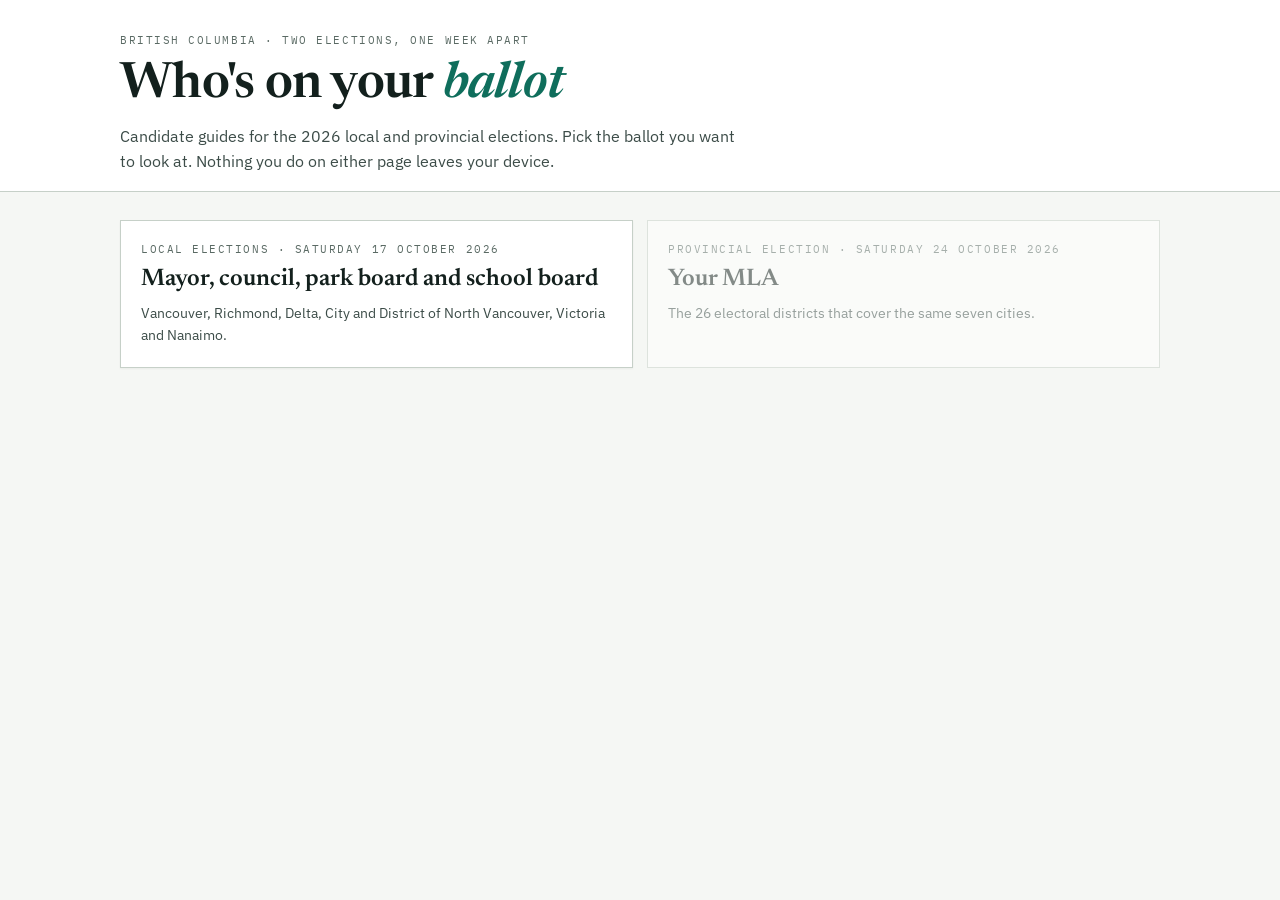
==== index.html @ 24ca2c81 "Disable the provincial guide link until an election is called" ====
<!doctype html>
<html lang="en">
<head>
<meta charset="utf-8">
<meta name="viewport" content="width=device-width, initial-scale=1, viewport-fit=cover">
<meta name="color-scheme" content="light dark">
<meta name="description" content="Candidate guides for the 2026 British Columbia local and provincial elections.">
<style>
  :root{color-scheme:light dark;padding-top:env(safe-area-inset-top,0px);padding-bottom:env(safe-area-inset-bottom,0px)}
  body{margin:0}
  img{max-width:100%}
  [hidden]{display:none !important}
</style>
<title>BC Ballot 2026</title>
<link rel="preconnect" href="https://fonts.googleapis.com">
<link rel="preconnect" href="https://fonts.gstatic.com" crossorigin>
<link rel="stylesheet" href="https://fonts.googleapis.com/css2?family=Newsreader:ital,opsz,wght@0,6..72,400;0,6..72,600;1,6..72,400&family=IBM+Plex+Sans:wght@400;500;600&family=IBM+Plex+Mono:wght@400;500&display=swap">

<style>
:root{
  --ground:#F5F7F4; --surface:#FFFFFF; --surface-2:#EDF1EC;
  --ink:#13201D; --ink-2:#3C4C48; --muted:#5A6A64;
  --rule:#DCE3DD; --rule-2:#C6D0C8;
  --accent:#0F6E5C; --accent-soft:#E2EFE9; --flag:#A8442B;
  --h0:#2E6DB4;  --h1:#A63446;  --h2:#15899A;  --h3:#C2761B;
  --h4:#3E8E41;  --h5:#7A4FA3;  --h6:#CE3C22;  --h7:#B53F83;
  --h8:#22406B;  --h9:#65813A;  --h10:#46626C; --h11:#8A5A33;
  --h12:#4A4FA8; --h13:#1F6B55; --hind:#6F7A75;
  --shadow:0 1px 2px rgba(19,32,29,.05);
}
@media (prefers-color-scheme: dark){
  :root:not([data-theme="light"]){
    --ground:#0F1513; --surface:#161E1B; --surface-2:#1E2825;
    --ink:#E7EDE9; --ink-2:#BCC8C3; --muted:#8C9A94;
    --rule:#28332F; --rule-2:#36433E;
    --accent:#59C6A6; --accent-soft:#16302A; --flag:#E08063;
    --h0:#6BA3E0;  --h1:#DE8090;  --h2:#4FC3D2;  --h3:#E0A552;
    --h4:#76C179;  --h5:#B18BD8;  --h6:#F0755A;  --h7:#E185BA;
    --h8:#7C9AC8;  --h9:#A3BE6E;  --h10:#88A6B0; --h11:#C89A6A;
    --h12:#9598E0; --h13:#5FBFA0; --hind:#9BA8A2;
    --shadow:0 1px 2px rgba(0,0,0,.35);
  }
}
:root[data-theme="dark"]{
  --ground:#0F1513; --surface:#161E1B; --surface-2:#1E2825;
  --ink:#E7EDE9; --ink-2:#BCC8C3; --muted:#8C9A94;
  --rule:#28332F; --rule-2:#36433E;
  --accent:#59C6A6; --accent-soft:#16302A; --flag:#E08063;
  --h0:#6BA3E0;  --h1:#DE8090;  --h2:#4FC3D2;  --h3:#E0A552;
  --h4:#76C179;  --h5:#B18BD8;  --h6:#F0755A;  --h7:#E185BA;
  --h8:#7C9AC8;  --h9:#A3BE6E;  --h10:#88A6B0; --h11:#C89A6A;
  --h12:#9598E0; --h13:#5FBFA0; --hind:#9BA8A2;
  --shadow:0 1px 2px rgba(0,0,0,.35);
}

*{box-sizing:border-box}
.vh{position:absolute;width:1px;height:1px;margin:-1px;padding:0;overflow:hidden;
  clip:rect(0 0 0 0);clip-path:inset(50%);white-space:nowrap;border:0}
.skip{position:absolute;left:-9999px;top:0;z-index:100;background:var(--ink);color:var(--ground);
  padding:12px 18px;font-size:16px;text-decoration:none}
.skip:focus{left:0}
body{background:var(--ground);color:var(--ink);font-family:"IBM Plex Sans","Helvetica Neue",Arial,sans-serif;font-size:16px;line-height:1.6;-webkit-font-smoothing:antialiased}
.wrap{max-width:1080px;margin:0 auto;padding-inline:20px;padding-block:0}
h1,h2,h3{font-family:Newsreader,Georgia,"Times New Roman",serif;font-weight:600;text-wrap:balance;margin:0}
p{margin:0}
a{color:var(--accent)}
a:focus-visible,button:focus-visible,input:focus-visible,summary:focus-visible{outline:3px solid var(--accent);outline-offset:2px;border-radius:2px}

.masthead{border-bottom:1px solid var(--rule-2);background:var(--surface)}
.masthead .wrap{padding-block:32px 16px}
.kicker{font-family:"IBM Plex Mono",ui-monospace,monospace;font-size:11px;letter-spacing:.14em;text-transform:uppercase;color:var(--muted)}
h1{font-size:clamp(32px,5.6vw,50px);line-height:1.02;letter-spacing:-.015em;margin-top:10px}
h1 em{font-style:italic;color:var(--accent)}
.standfirst{margin-top:13px;max-width:62ch;color:var(--ink-2);font-size:16px}
.subnote{margin-top:9px;max-width:62ch;font-size:13.5px;color:var(--muted)}
.countdown{display:flex;flex-wrap:wrap;gap:6px 16px;margin-top:18px;align-items:baseline}
.countdown b{font-family:"IBM Plex Mono",monospace;font-size:25px;font-weight:500;color:var(--flag)}
.countdown span{font-size:13px;color:var(--muted)}

.provisional{margin-top:16px;max-width:70ch;font-size:13.5px;color:var(--ink);
  background:var(--accent-soft);border-left:3px solid var(--flag);padding:10px 14px}

/* jurisdiction tabs */
.jtabs{display:flex;flex-wrap:wrap;gap:5px;margin-top:22px}
.jtab{appearance:none;flex:0 0 auto;font:inherit;font-size:13.5px;padding:8px 14px;border:1px solid var(--rule-2);background:var(--surface-2);color:var(--ink-2);cursor:pointer;white-space:nowrap}
.jtab[aria-pressed="true"]{background:var(--ink);color:var(--ground);border-color:var(--ink);font-weight:600}
.jtab:hover[aria-pressed="false"]{border-color:var(--ink-2);color:var(--ink)}

.controls{position:sticky;top:env(safe-area-inset-top,0px);z-index:20;background:var(--ground);
  border-bottom:1px solid var(--rule-2);box-shadow:var(--shadow);
  will-change:transform,opacity;backface-visibility:hidden;
  transform:translate3d(0,0,0);opacity:1;
  /* Coming back: a long, strongly decelerating curve. The bar is fully off-screen
     when hidden, so only the final approach is visible. A hard ease-out spends most
     of the time on that last stretch, which is what stops it reading as a pop. */
  transition:transform .55s cubic-bezier(.05,.7,.1,1), opacity .4s ease-out}
.controls.hide{
  transform:translate3d(0,-102%,0);opacity:0;
  /* Leaving: quick and accelerating, so it gets out of the way. */
  transition:transform .2s cubic-bezier(.55,.06,.68,.19), opacity .16s ease-in}
/* Motion-sensitive users get a cross-fade rather than an instant jump. */
@media (prefers-reduced-motion:reduce){
  .controls{transform:none;transition:opacity .2s ease}
  .controls.hide{transform:none;opacity:0;transition:opacity .2s ease;pointer-events:none}
}
.controls .wrap{padding-block:12px}
.ctl-row{display:flex;flex-wrap:wrap;gap:10px;align-items:center}
.seg{display:inline-flex;border:1px solid var(--rule-2);background:var(--surface);overflow:hidden}
.seg button{appearance:none;border:0;background:transparent;color:var(--ink-2);font:inherit;font-size:13.5px;padding:7px 14px;cursor:pointer;border-right:1px solid var(--rule)}
.seg button:last-child{border-right:0}
.seg button[aria-pressed="true"]{background:var(--accent);color:#fff}
.seg button[hidden]{display:none}
input[type="search"]{flex:1 1 170px;min-width:0;font:inherit;font-size:13.5px;padding:7px 11px;border:1px solid var(--rule-2);background:var(--surface);color:var(--ink)}
.mini{appearance:none;border:1px solid var(--rule-2);background:var(--surface);color:var(--ink-2);font:inherit;font-size:13px;padding:7px 12px;cursor:pointer}
.mini[aria-pressed="true"]{background:var(--flag);border-color:var(--flag);color:#fff}
.mini.arm{background:var(--flag);border-color:var(--flag);color:#fff}
#filterpanel{margin-top:10px}
.parties{display:flex;flex-wrap:wrap;gap:6px}
.pchip{appearance:none;font:inherit;font-size:12px;padding:3px 9px;border:1px solid var(--rule-2);background:var(--surface);color:var(--ink-2);cursor:pointer;display:inline-flex;align-items:center;gap:6px}
.pchip .dot{width:8px;height:8px;border-radius:50%;background:var(--pc,var(--hind));flex:none}
.pchip[aria-pressed="true"]{background:var(--accent-soft);border-color:var(--accent);color:var(--ink)}

main .wrap{padding-block:28px 10px}

/* at a glance */
.glance{border:1px solid var(--rule-2);background:var(--surface)}
.glance-top{display:grid;grid-template-columns:repeat(auto-fit,minmax(140px,1fr));gap:1px;background:var(--rule)}
.gcell{background:var(--surface-2);padding:12px 15px}
.gcell .t-lab{font-family:"IBM Plex Mono",monospace;font-size:10px;letter-spacing:.12em;text-transform:uppercase;color:var(--muted)}
.gcell .t-num{font-family:"IBM Plex Mono",monospace;font-size:21px;font-variant-numeric:tabular-nums;margin-top:5px}
.gcell .t-sub{font-size:12px;color:var(--muted);margin-top:1px}
.glance-body{padding:15px}
.glance-body p{color:var(--ink-2);max-width:74ch}
.glance-body p + p{margin-top:10px}
.dates{margin-top:12px;padding-top:12px;border-top:1px solid var(--rule);font-size:13px;color:var(--ink-2);display:flex;flex-wrap:wrap;gap:4px 22px}
.dates b{font-family:"IBM Plex Mono",monospace;font-size:10px;letter-spacing:.11em;text-transform:uppercase;color:var(--muted);font-weight:400;display:block}

.racehead{margin-top:32px;padding-bottom:8px;border-bottom:2px solid var(--ink)}
.racehead h2{font-size:26px;letter-spacing:-.01em}
.racenote{font-size:13px;color:var(--muted);margin-top:8px;max-width:72ch;font-family:"IBM Plex Sans",sans-serif;letter-spacing:0;text-transform:none}
.racehead .rmeta{font-family:"IBM Plex Mono",monospace;font-size:11.5px;letter-spacing:.08em;text-transform:uppercase;color:var(--muted);margin-top:4px}

.pgroup{margin-top:20px}
.pgroup h3{font-size:16px;display:flex;align-items:center;gap:9px;font-family:"IBM Plex Sans",sans-serif;font-weight:600}
.pgroup h3 .bar{width:4px;height:17px;background:var(--pc);flex:none}
.pgroup h3 .cnt{font-family:"IBM Plex Mono",monospace;font-weight:400;font-size:12px;color:var(--muted);letter-spacing:.06em}
.pnote{font-size:13px;color:var(--muted);margin:5px 0 0 13px;max-width:70ch}

ul.cands{list-style:none;margin:10px 0 0;padding:0;border-top:1px solid var(--rule)}
li.cand{display:grid;grid-template-columns:30px 1fr;gap:0 12px;align-items:start;padding:9px 4px 9px 0;border-bottom:1px solid var(--rule)}
li.cand.hide{display:none}
.mark{appearance:none;width:22px;height:22px;margin-top:2px;border:1.5px solid var(--rule-2);background:var(--surface);cursor:pointer;color:transparent;font-size:14px;line-height:1;display:flex;align-items:center;justify-content:center;padding:0}
.mark[aria-pressed="true"]{background:var(--ink);border-color:var(--ink);color:var(--ground)}
.cand .nm{font-family:Newsreader,Georgia,serif;font-size:19px;line-height:1.25}
.cand .row2{display:flex;flex-wrap:wrap;gap:6px 10px;align-items:center;margin-top:3px}
.tag{font-family:"IBM Plex Mono",monospace;font-size:10.5px;letter-spacing:.08em;text-transform:uppercase;padding:1px 6px;border:1px solid var(--pc);color:var(--pc)}
.inc{font-family:"IBM Plex Mono",monospace;font-size:10.5px;letter-spacing:.08em;text-transform:uppercase;padding:1px 6px;background:var(--ink);color:var(--ground)}
.sit{font-family:"IBM Plex Mono",monospace;font-size:10.5px;letter-spacing:.08em;text-transform:uppercase;padding:1px 6px;border:1px dashed var(--ink-2);color:var(--ink-2)}
.cand .bio{font-size:13.5px;color:var(--ink-2);max-width:74ch}
.cand .lnk{font-size:12.5px}
.empty{padding:26px 0;color:var(--muted);font-size:14px}
.elsewhere{display:flex;flex-wrap:wrap;gap:7px;align-items:center;margin-top:11px;color:var(--ink-2)}
.rmark{color:var(--accent)}
.rmark.over{color:var(--flag);font-weight:600}

.section{margin-top:48px;padding-top:26px;border-top:1px solid var(--rule-2)}
.section[hidden]{display:none}
.section h2{font-size:24px;letter-spacing:-.01em}
.section > p,.section li{max-width:68ch}
.section p{margin-top:12px;color:var(--ink-2)}
.section h3{font-size:17px;margin-top:22px;font-family:"IBM Plex Sans",sans-serif;font-weight:600}
.section ul{margin:12px 0 0;padding-left:20px;color:var(--ink-2)}
.section li{margin-top:7px}

#roster{margin-bottom:26px}
details.section{margin-top:12px;padding-top:0;border:1px solid var(--rule);background:var(--surface)}
details.section > summary{list-style:none;cursor:pointer;display:flex;align-items:center;gap:11px;padding:15px 18px}
details.section > summary::-webkit-details-marker{display:none}
details.section > summary:hover h2{color:var(--accent)}
details.section > summary h2{font-size:19px;margin:0;flex:1}
details.section > summary .chev{flex:none;color:var(--muted);transition:transform .15s}
details.section[open] > summary{border-bottom:1px solid var(--rule)}
details.section[open] > summary .chev{transform:rotate(90deg)}
details.section > :not(summary){margin-left:18px;margin-right:18px}
details.section > summary + *{margin-top:16px}
details.section[open]{padding-bottom:18px}
@media (prefers-reduced-motion:reduce){details.section > summary .chev{transition:none}}

.qbox{border-left:3px solid var(--flag);background:var(--surface);padding:14px 16px;margin-top:14px}
.qbox .qn{font-family:"IBM Plex Mono",monospace;font-size:10.5px;letter-spacing:.1em;text-transform:uppercase;color:var(--muted)}
.qbox blockquote{margin:6px 0 0;font-family:Newsreader,Georgia,serif;font-size:17px;line-height:1.4;color:var(--ink)}
.qbox .qs{font-size:12.5px;color:var(--muted);margin-top:8px}

.tblwrap{overflow-x:auto;margin-top:14px;border:1px solid var(--rule)}
table{border-collapse:collapse;width:100%;min-width:480px;font-size:13.5px;background:var(--surface)}
th,td{text-align:left;padding:8px 12px;border-bottom:1px solid var(--rule)}
th{font-family:"IBM Plex Mono",monospace;font-size:10.5px;letter-spacing:.09em;text-transform:uppercase;color:var(--muted);background:var(--surface-2)}
td.n{font-family:"IBM Plex Mono",monospace;font-variant-numeric:tabular-nums;text-align:right}
tr:last-child td{border-bottom:0}

.callout{background:var(--accent-soft);border:1px solid var(--accent);padding:14px 16px;margin-top:16px}
.callout strong{color:var(--ink)}
.callout p{margin-top:6px}
.callout p:first-child{margin-top:0}

footer{margin-top:48px;border-top:1px solid var(--rule-2);background:var(--surface)}
footer .wrap{padding-block:24px 40px}
footer h3{font-family:"IBM Plex Sans",sans-serif;font-size:13px;font-weight:600}
footer ul{list-style:none;margin:10px 0 0;padding:0;columns:2;column-gap:28px}
footer li{font-size:13px;margin-bottom:6px;break-inside:avoid}
footer .fine{font-size:12px;color:var(--muted);margin-top:18px;max-width:72ch}

#floatbar{position:fixed;right:16px;bottom:calc(20px + env(safe-area-inset-bottom,0px));z-index:30;
  display:flex;flex-direction:column;align-items:flex-end;gap:7px;pointer-events:none}
.fbtn{pointer-events:auto;appearance:none;cursor:pointer;padding:0;
  width:44px;height:44px;display:flex;align-items:center;justify-content:center;
  border:1px solid var(--rule-2);background:var(--surface);color:var(--ink-2);
  box-shadow:0 2px 10px rgba(19,32,29,.14)}
.fbtn svg{width:20px;height:20px;display:block}
.fbtn:hover{border-color:var(--ink-2);color:var(--ink)}
@media print{#floatbar{display:none !important}}
body.showcard #floatbar{display:none}

/* record + promise disclosures */
details.rec{margin-top:7px}
details.rec > summary{list-style:none;cursor:pointer;display:inline-flex;align-items:center;gap:7px;
  font-family:"IBM Plex Mono",monospace;font-size:10.5px;letter-spacing:.08em;text-transform:uppercase;
  color:var(--ink-2);border:1px solid var(--rule-2);background:var(--surface);padding:2px 9px}
details.rec > summary::-webkit-details-marker{display:none}
details.rec > summary:hover{border-color:var(--ink-2)}
details.rec > summary .chev{transition:transform .15s}
details.rec[open] > summary .chev{transform:rotate(90deg)}
.recbody{margin-top:9px;border-left:2px solid var(--rule-2);padding:2px 0 2px 13px;max-width:78ch}
.subhead{font-family:"IBM Plex Mono",monospace;font-size:10px;letter-spacing:.13em;text-transform:uppercase;
  color:var(--muted);padding:10px 0 2px;border-bottom:1px solid var(--rule-2);margin-bottom:2px}
.subhead:first-child{padding-top:2px}
.entry{padding:8px 0;border-bottom:1px dotted var(--rule)}
.entry:last-child{border-bottom:0}
.etags{display:flex;flex-wrap:wrap;gap:5px;align-items:center}
.etype{font-family:"IBM Plex Mono",monospace;font-size:9.5px;letter-spacing:.09em;text-transform:uppercase;padding:1px 6px;color:#fff;background:var(--et,var(--hind))}
.elabel{font-family:"IBM Plex Mono",monospace;font-size:9.5px;letter-spacing:.09em;text-transform:uppercase;padding:1px 6px;border:1px solid var(--rule-2);color:var(--muted)}
.edate{font-family:"IBM Plex Mono",monospace;font-size:10.5px;color:var(--muted)}
.etext{font-size:13.5px;color:var(--ink-2);margin-top:5px}
.esrc{font-size:12px;margin-top:4px}
.pstat{font-family:"IBM Plex Mono",monospace;font-size:9.5px;letter-spacing:.09em;text-transform:uppercase;padding:1px 6px;color:#fff;background:var(--ps,var(--hind))}
.nosearch{font-family:"IBM Plex Mono",monospace;font-size:10px;letter-spacing:.07em;color:var(--muted);margin-top:6px}
.pgroup .recbody{margin-left:13px}
@media print{ details.rec{display:none !important} }

/* ballot card + print */
#ballotcard{padding-block:26px 60px}
.cardhead{display:flex;flex-wrap:wrap;gap:10px;align-items:baseline;justify-content:space-between;border-bottom:2px solid var(--ink);padding-bottom:10px}
.cardhead h2{font-size:27px}
.cardactions{display:flex;gap:8px}
.cardmeta{font-family:"IBM Plex Mono",monospace;font-size:11px;letter-spacing:.09em;text-transform:uppercase;color:var(--muted);margin-top:10px}
.cj{margin-top:26px;break-inside:avoid}
.cj h3{font-family:Newsreader,Georgia,serif;font-size:21px;border-bottom:1px solid var(--rule-2);padding-bottom:5px}
.cjdates{font-size:12.5px;color:var(--muted);margin-top:6px}
.cr{margin-top:14px;break-inside:avoid}
.cr .crh{font-family:"IBM Plex Mono",monospace;font-size:10.5px;letter-spacing:.1em;text-transform:uppercase;color:var(--muted)}
.cr ul{list-style:none;margin:6px 0 0;padding:0}
.cr li{display:flex;gap:9px;align-items:baseline;padding:4px 0;border-bottom:1px dotted var(--rule)}
.cr .box{flex:none;width:13px;height:13px;border:1.2px solid var(--ink-2);display:inline-block;position:relative;top:2px}
.cr .cn{font-family:Newsreader,Georgia,serif;font-size:17px}
.cr .cp{font-family:"IBM Plex Mono",monospace;font-size:10.5px;letter-spacing:.07em;text-transform:uppercase;color:var(--muted)}
.warn{color:var(--flag);font-size:13px;margin-top:6px}
.cardfoot{margin-top:30px;padding-top:14px;border-top:1px solid var(--rule-2);font-size:12px;color:var(--muted);max-width:74ch}
.cardempty{margin-top:24px;color:var(--muted)}

body.showcard .masthead,body.showcard .controls,body.showcard main,body.showcard footer{display:none}

@media print{
  .masthead,.controls,main,footer,.cardactions{display:none !important}
  #ballotcard{display:block !important;padding:0}
  .wrap{max-width:none;padding-inline:0}
  body{background:#fff;color:#000;font-size:12pt}
  .cardhead{border-bottom:2px solid #000}
  .cr .box{border-color:#000}
  .cj{page-break-inside:avoid}
  a{color:#000;text-decoration:none}
}

@media (max-width:820px){
  body{font-size:18px;line-height:1.65}
  .wrap{padding-inline:16px}

  h1{font-size:clamp(34px,9vw,46px)}
  .standfirst{font-size:19px}
  .subnote{font-size:17px}
  .provisional{font-size:17px;padding:14px 16px}
  .countdown b{font-size:32px}
  .countdown span{font-size:17px}

  .jtabs{gap:6px}
  .jtab{font-size:17px;padding:12px 16px;min-height:48px}

  input[type="search"]{font-size:17px;padding:13px 14px;flex:1 1 100%;min-height:48px}
  /* Five race buttons need ~520px at this type size; a 360px phone has ~328px, and the
     joined-segment box clips the overflow. Break the row into wrapping chips instead,
     matching .pchip/.mini on the same bar. No nth-child maths, so a hidden button
     (Park Board outside Vancouver) costs nothing. */
  .seg{flex:1 1 100%;flex-wrap:wrap;gap:6px;border:0;background:transparent;overflow:visible}
  .seg button{font-size:17px;padding:12px 16px;min-height:48px;flex:1 1 auto;
    border:1px solid var(--rule-2);background:var(--surface)}
  .seg button:last-child{border-right:1px solid var(--rule-2)}
  .seg button[aria-pressed="true"]{border-color:var(--accent)}
  .mini{font-size:17px;padding:12px 16px;min-height:48px}
  .pchip{font-size:16px;padding:10px 14px;min-height:44px}

  .gcell{padding:14px 16px}
  .gcell .t-lab{font-size:12px}
  .gcell .t-num{font-size:28px}
  .gcell .t-sub{font-size:16px}
  .glance-body p{font-size:17.5px}
  .dates{font-size:16.5px;gap:8px 20px}
  .dates b{font-size:12px}

  .racehead h2{font-size:28px}
  .racehead .rmeta{font-size:14px}
  .racenote{font-size:16.5px}
  .pgroup h3{font-size:19px}
  .pgroup h3 .cnt{font-size:15px}
  .pnote{font-size:16.5px}

  li.cand{grid-template-columns:34px 1fr;gap:0 13px;padding:15px 4px 15px 0}
  .mark{width:30px;height:30px;font-size:19px}
  .cand .nm{font-size:24px;line-height:1.2}
  .cand .row2{gap:8px 12px;margin-top:6px}
  .cand .bio{font-size:17px}
  .cand .lnk{font-size:16px}
  .tag,.inc,.sit{font-size:13px;padding:3px 9px}
  .nosearch{font-size:13.5px}

  details.rec > summary{font-size:13.5px;padding:9px 14px;min-height:42px}
  .recbody{padding-left:13px}
  .subhead{font-size:12.5px}
  .etype,.elabel,.pstat{font-size:12.5px;padding:3px 8px}
  .edate{font-size:13.5px}
  .etext{font-size:17px}
  .esrc{font-size:16px}

  .section h2{font-size:25px}
  details.section > summary h2{font-size:20px}
  details.section > summary{padding:16px}
  details.section > :not(summary){margin-left:16px;margin-right:16px}
  .section h3{font-size:20px}
  .section p,.section li{font-size:18px}
  .qbox blockquote{font-size:19px}
  .qbox .qs{font-size:16px}
  table{font-size:16.5px}
  th{font-size:12px}
  .callout{font-size:17.5px}

  #floatbar{right:14px;bottom:calc(34px + env(safe-area-inset-bottom,0px));gap:9px}
  .fbtn{width:38px;height:38px}
  .fbtn svg{width:17px;height:17px}

  .cardhead h2{font-size:27px}
  .cj h3{font-size:24px}
  .cr .crh{font-size:12.5px}
  .cr .cn{font-size:20px}
  .cr .cp{font-size:12.5px}
  .cardfoot{font-size:15px}

  footer ul{columns:1}
  footer li{font-size:17px}
  footer .fine{font-size:15px}
}
@media (prefers-reduced-motion:reduce){*{animation:none!important;transition:none!important}}

/* district picker, used when there are too many jurisdictions for tabs */
.jselect{font:inherit;font-size:15px;margin-top:22px;padding:9px 12px;min-width:min(100%,340px);max-width:100%;
  border:1px solid var(--rule-2);background:var(--surface);color:var(--ink)}
@media (max-width:820px){ .jselect{font-size:17px;min-height:48px;width:100%} }

/* chooser */
.choose{display:grid;grid-template-columns:repeat(auto-fit,minmax(280px,1fr));gap:14px}
.choice{display:flex;flex-direction:column;gap:8px;padding:20px;border:1px solid var(--rule-2);background:var(--surface);
  color:var(--ink);text-decoration:none;box-shadow:var(--shadow)}
.choice:hover{border-color:var(--accent)}
.choice[aria-disabled="true"]{opacity:.5;cursor:not-allowed;box-shadow:none}
.choice[aria-disabled="true"]:hover{border-color:var(--rule-2)}
.choice .ctitle{font-family:Newsreader,Georgia,serif;font-size:24px;font-weight:600;line-height:1.15}
.choice .csub{font-size:14px;color:var(--ink-2)}
@media (max-width:820px){ .choice .ctitle{font-size:26px} .choice .csub{font-size:17px} }
</style>
</head>
<body>

<header class="masthead">
  <div class="wrap">
    <div class="kicker">British Columbia &middot; Two elections, one week apart</div>
    <h1>Who's on your <em>ballot</em></h1>
    <p class="standfirst">Candidate guides for the 2026 local and provincial elections. Pick the ballot you want to look at. Nothing you do on either page leaves your device.</p>
  </div>
</header>

<main>
  <div class="wrap">
    <nav class="choose" aria-label="Choose an election">
      <a class="choice" href="municipal/">
        <span class="kicker">Local elections &middot; Saturday 17 October 2026</span>
        <span class="ctitle">Mayor, council, park board and school board</span>
        <span class="csub">Vancouver, Richmond, Delta, City and District of North Vancouver, Victoria and Nanaimo.</span>
      </a>
      <!-- Re-enable once the provincial election is called: make this an <a class="choice" href="provincial/"> again. -->
      <div class="choice" aria-disabled="true" title="This guide will be enabled if a provincial election is called.">
        <span class="kicker">Provincial election &middot; Saturday 24 October 2026</span>
        <span class="ctitle">Your MLA</span>
        <span class="csub">The 26 electoral districts that cover the same seven cities.</span>
      </div>
    </nav>
  </div>
</main>
</body>
</html>
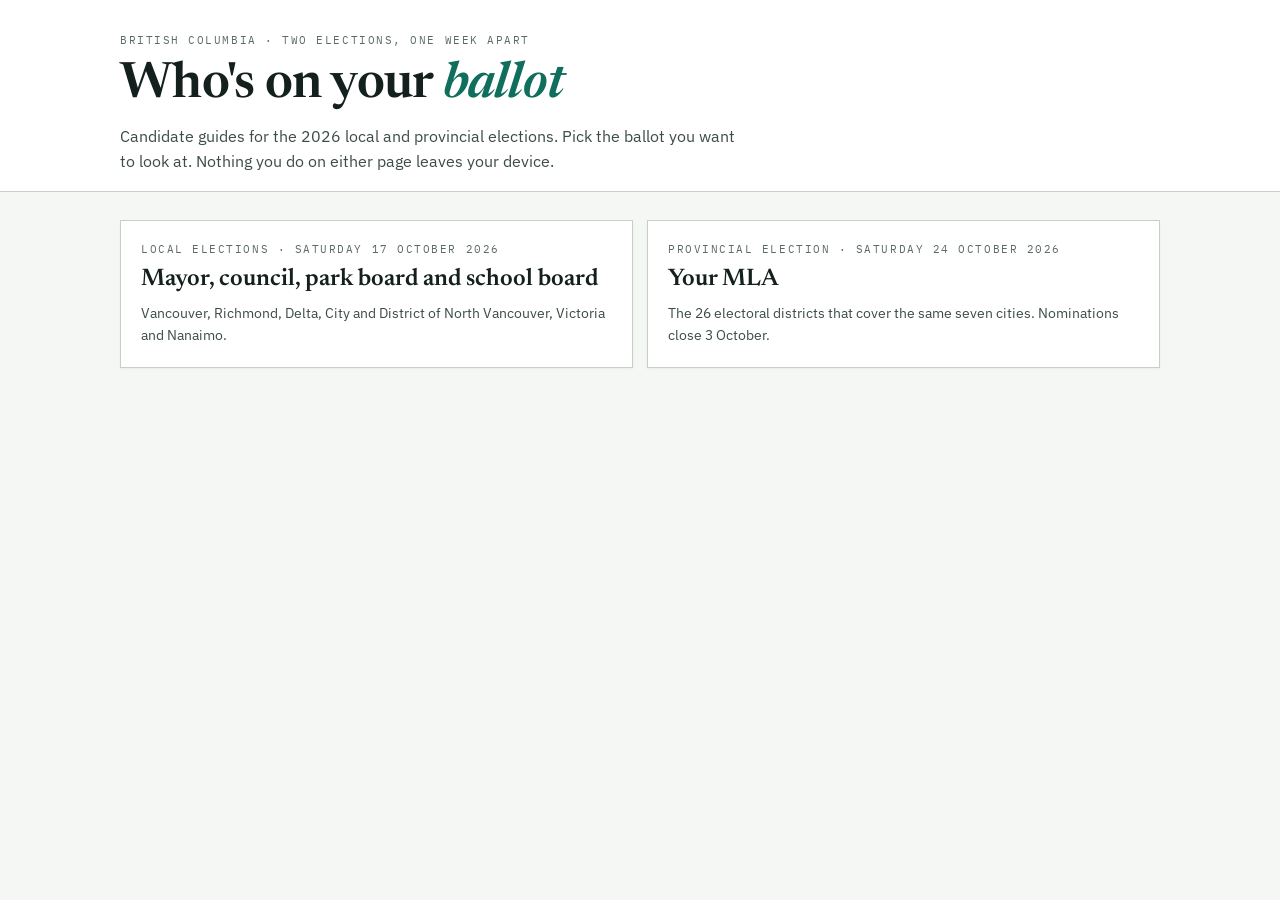
==== commit 11a67adc: "Open the provincial guide: confirmed dates and first accepted nominations Dates from Elections BC: n" ====
--- a/index.html
+++ b/index.html
@@ -12,6 +12,7 @@
   [hidden]{display:none !important}
 </style>
 <title>BC Ballot 2026</title>
+<link rel="icon" href="data:image/svg+xml,%3Csvg xmlns='http://www.w3.org/2000/svg' viewBox='0 0 32 32'%3E%3Crect width='32' height='32' rx='6' fill='%230F6E5C'/%3E%3Cpath d='M9 16.5l4.5 4.5L23 11' fill='none' stroke='%23fff' stroke-width='3.5' stroke-linecap='round' stroke-linejoin='round'/%3E%3C/svg%3E">
 <link rel="preconnect" href="https://fonts.googleapis.com">
 <link rel="preconnect" href="https://fonts.gstatic.com" crossorigin>
 <link rel="stylesheet" href="https://fonts.googleapis.com/css2?family=Newsreader:ital,opsz,wght@0,6..72,400;0,6..72,600;1,6..72,400&family=IBM+Plex+Sans:wght@400;500;600&family=IBM+Plex+Mono:wght@400;500&display=swap">
@@ -68,6 +69,8 @@
 
 .masthead{border-bottom:1px solid var(--rule-2);background:var(--surface)}
 .masthead .wrap{padding-block:32px 16px}
+.home{display:inline-block;margin-bottom:14px;font-size:13px;text-decoration:none}
+.home:hover{text-decoration:underline}
 .kicker{font-family:"IBM Plex Mono",ui-monospace,monospace;font-size:11px;letter-spacing:.14em;text-transform:uppercase;color:var(--muted)}
 h1{font-size:clamp(32px,5.6vw,50px);line-height:1.02;letter-spacing:-.015em;margin-top:10px}
 h1 em{font-style:italic;color:var(--accent)}
@@ -285,6 +288,7 @@
   .wrap{padding-inline:16px}
 
   h1{font-size:clamp(34px,9vw,46px)}
+  .home{font-size:16px;padding:6px 0}
   .standfirst{font-size:19px}
   .subnote{font-size:17px}
   .provisional{font-size:17px;padding:14px 16px}
@@ -403,12 +407,11 @@
         <span class="ctitle">Mayor, council, park board and school board</span>
         <span class="csub">Vancouver, Richmond, Delta, City and District of North Vancouver, Victoria and Nanaimo.</span>
       </a>
-      <!-- Re-enable once the provincial election is called: make this an <a class="choice" href="provincial/"> again. -->
-      <div class="choice" aria-disabled="true" title="This guide will be enabled if a provincial election is called.">
+      <a class="choice" href="provincial/">
         <span class="kicker">Provincial election &middot; Saturday 24 October 2026</span>
         <span class="ctitle">Your MLA</span>
-        <span class="csub">The 26 electoral districts that cover the same seven cities.</span>
-      </div>
+        <span class="csub">The 26 electoral districts that cover the same seven cities. Nominations close 3 October.</span>
+      </a>
     </nav>
   </div>
 </main>
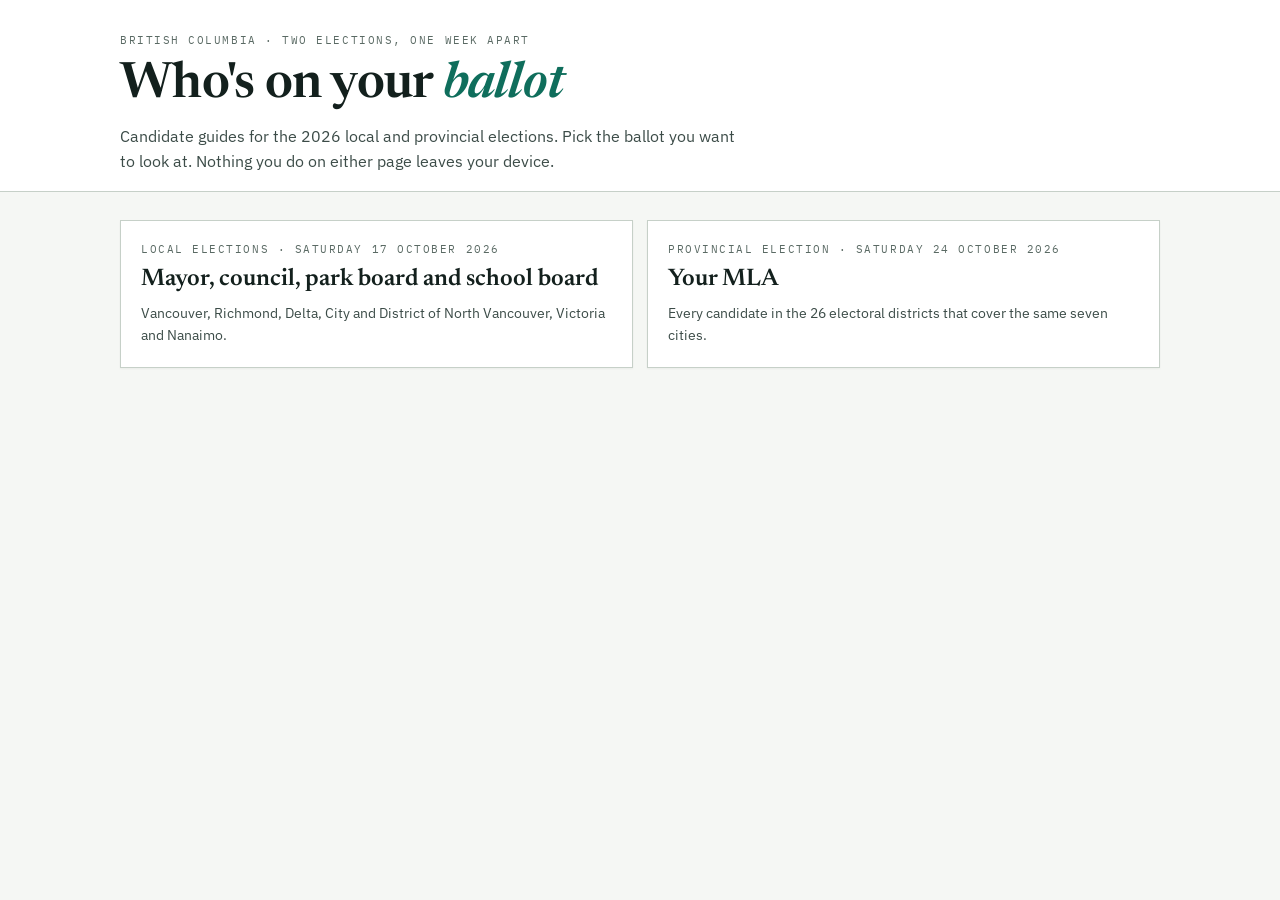
==== commit 70749a1c: "Load the final provincial candidate list 99 candidates in the 26 districts, from Elections BC's fina" ====
--- a/index.html
+++ b/index.html
@@ -410,7 +410,7 @@
       <a class="choice" href="provincial/">
         <span class="kicker">Provincial election &middot; Saturday 24 October 2026</span>
         <span class="ctitle">Your MLA</span>
-        <span class="csub">The 26 electoral districts that cover the same seven cities. Nominations close 3 October.</span>
+        <span class="csub">Every candidate in the 26 electoral districts that cover the same seven cities.</span>
       </a>
     </nav>
   </div>
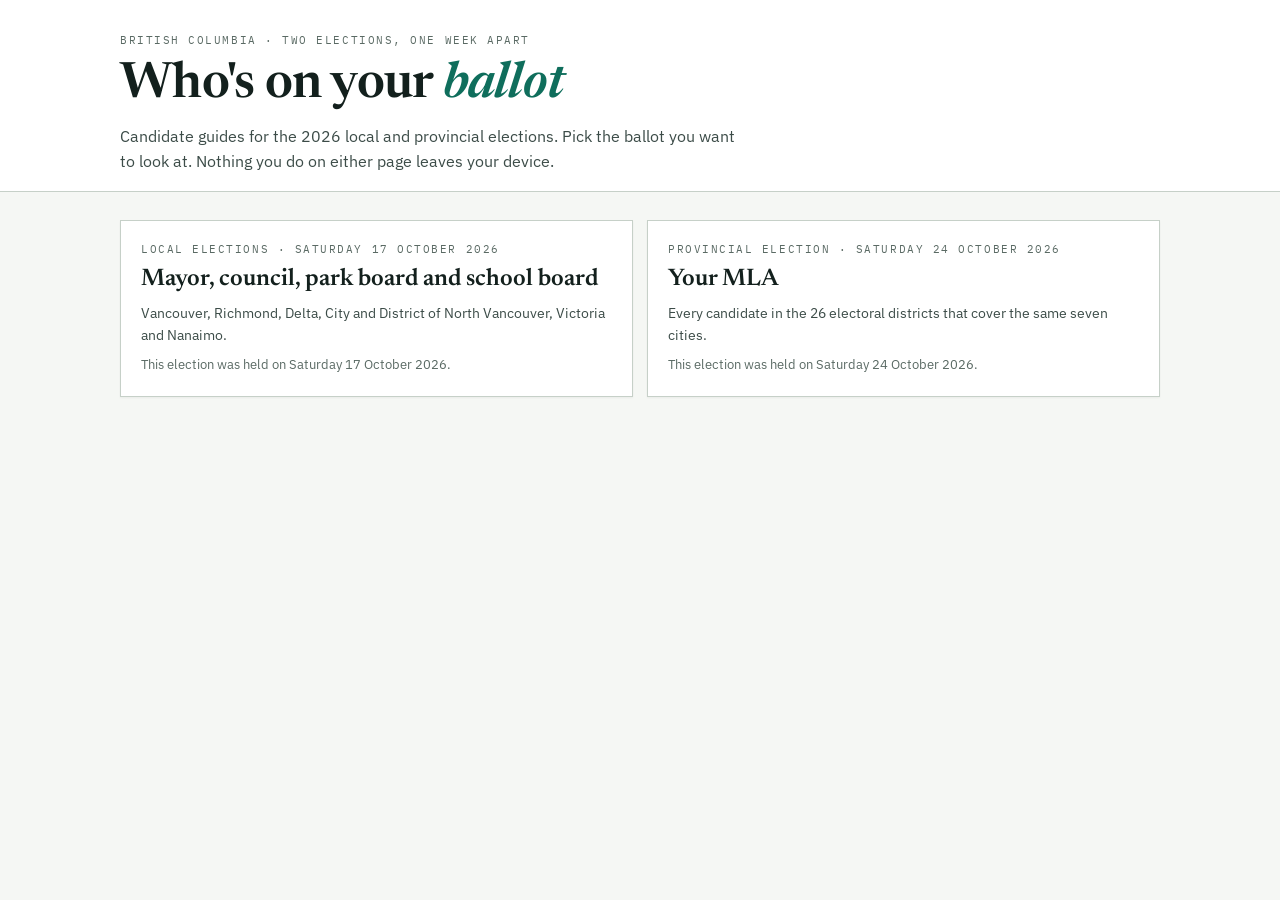
==== commit e3370fde: "Add voting day and advance voting countdowns to the landing page Each election card shows the days u" ====
--- a/index.html
+++ b/index.html
@@ -386,7 +386,10 @@
 .choice[aria-disabled="true"]:hover{border-color:var(--rule-2)}
 .choice .ctitle{font-family:Newsreader,Georgia,serif;font-size:24px;font-weight:600;line-height:1.15}
 .choice .csub{font-size:14px;color:var(--ink-2)}
-@media (max-width:820px){ .choice .ctitle{font-size:26px} .choice .csub{font-size:17px} }
+.choice .ccount{font-size:13px;color:var(--muted)}
+.choice .ccount b{font-family:"IBM Plex Mono",monospace;font-size:22px;font-weight:500;color:var(--flag)}
+.choice .ccount .cadv{display:block;margin-top:2px}
+@media (max-width:820px){ .choice .ctitle{font-size:26px} .choice .csub{font-size:17px} .choice .ccount{font-size:16px} }
 </style>
 </head>
 <body>
@@ -406,14 +409,49 @@
         <span class="kicker">Local elections &middot; Saturday 17 October 2026</span>
         <span class="ctitle">Mayor, council, park board and school board</span>
         <span class="csub">Vancouver, Richmond, Delta, City and District of North Vancouver, Victoria and Nanaimo.</span>
+        <span class="ccount" id="cd-municipal" hidden></span>
       </a>
       <a class="choice" href="provincial/">
         <span class="kicker">Provincial election &middot; Saturday 24 October 2026</span>
         <span class="ctitle">Your MLA</span>
         <span class="csub">Every candidate in the 26 electoral districts that cover the same seven cities.</span>
+        <span class="ccount" id="cd-provincial" hidden></span>
       </a>
     </nav>
   </div>
 </main>
+<script>
+// Countdown on each chooser card. Provincial dates are Elections BC's; municipal advance dates
+// differ by city (see each city's panel in municipal/config.js), so only the first day is used.
+(function(){
+  const now=new Date(), pad=n=>String(n).padStart(2,"0");
+  const today=now.getFullYear()+"-"+pad(now.getMonth()+1)+"-"+pad(now.getDate());
+  const daysTo=s=>{ const [y,m,d]=s.split("-").map(Number); return Math.ceil((new Date(y,m-1,d)-now)/86400000); };
+  const plural=n=>n===1?"day":"days";
+  const E=[
+    {id:"cd-municipal", day:"2026-10-17", label:"Saturday 17 October 2026", advFrom:"2026-10-03", advTo:"2026-10-15",
+     before:n=>`Advance voting starts in ${n} ${plural(n)} in some cities. Dates differ by city.`,
+     during:"Advance voting is under way in some cities. Dates differ by city.", after:""},
+    {id:"cd-provincial", day:"2026-10-24", label:"Saturday 24 October 2026", advFrom:"2026-10-16", advTo:"2026-10-21",
+     before:n=>`Advance voting opens in ${n} ${plural(n)}: 16 to 21 October, 8am to 8pm.`,
+     during:"Advance voting is open today, 8am to 8pm, until 21 October.", after:"Advance voting has ended."}
+  ];
+  for(const e of E){
+    const el=document.getElementById(e.id);
+    if(!el) continue;
+    const d=daysTo(e.day);
+    let main, adv="";
+    if(d>0){
+      main=`<b>${d}</b> ${plural(d)} until voting day`;
+      adv = today<e.advFrom ? e.before(daysTo(e.advFrom)) : today<=e.advTo ? e.during : e.after;
+    }
+    else if(d===0) main="<b>Today</b> voting places are open 8am to 8pm";
+    else main="This election was held on "+e.label+".";
+    el.innerHTML=main+(adv?`<span class="cadv">${adv}</span>`:"");
+    el.hidden=false;
+  }
+})();
+
+</script>
 </body>
 </html>
